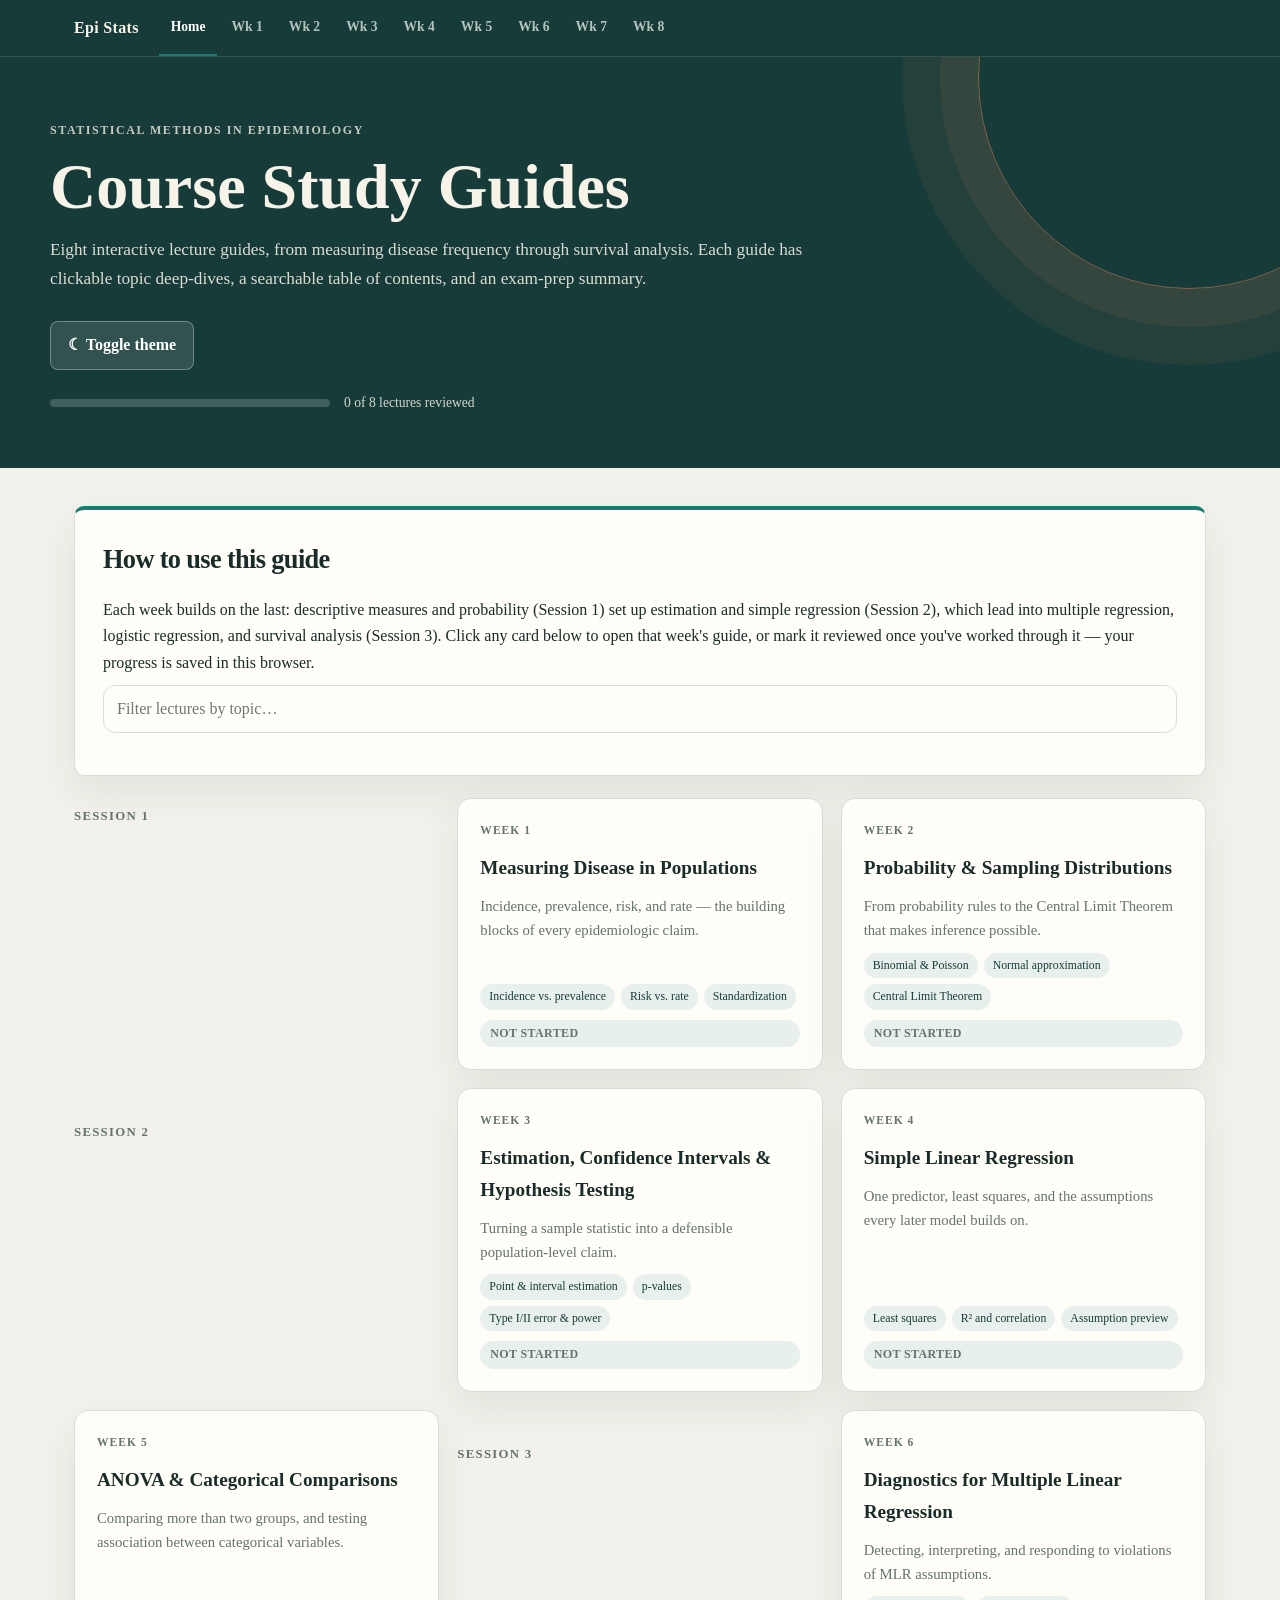
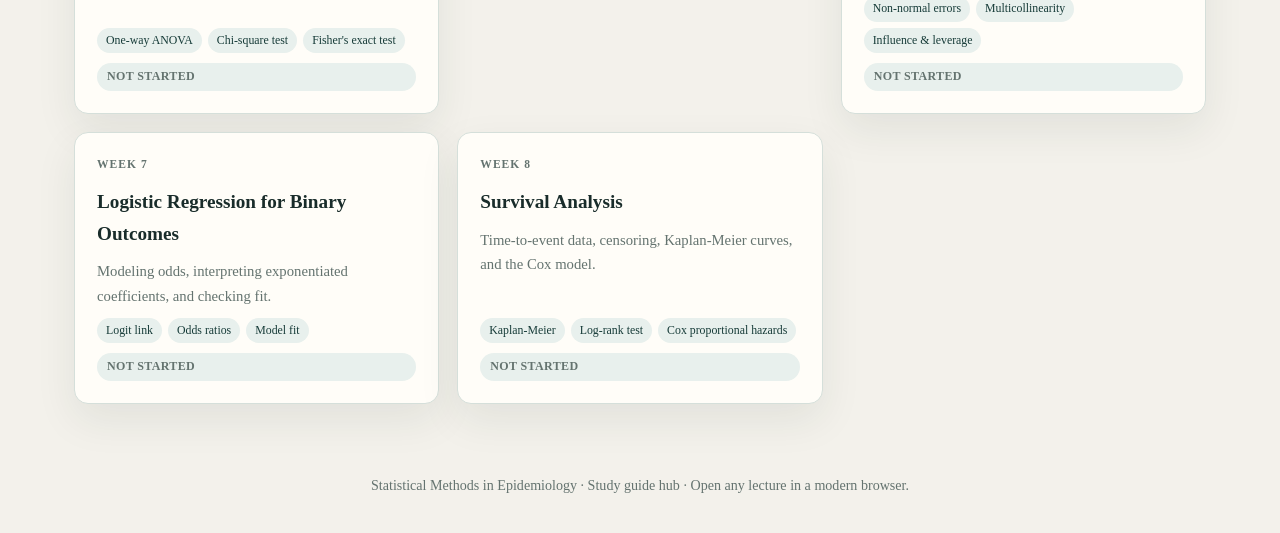
==== index.html @ 43a6e0b9 "Build multi-page study guide site with course hub and progress tracking Restructure the single-page " ====
<!doctype html>
<html lang="en">
<head>
  <meta charset="utf-8">
  <meta name="viewport" content="width=device-width, initial-scale=1">
  <meta name="description" content="Interactive study guide hub for Statistical Methods in Epidemiology — eight weeks of lecture guides with worked examples and exam prep.">
  <title>Statistical Methods in Epidemiology | Study Guides</title>
  <script>document.documentElement.dataset.theme = localStorage.getItem('epi-site-theme') || 'light';</script>
  <link rel="stylesheet" href="style.css">
  <style>
    .home-intro { max-width:760px; }
  </style>
</head>
<body>
  <div id="siteNav" class="site-nav"></div>

  <header class="hero">
    <div class="hero-inner">
      <div class="eyebrow">Statistical Methods in Epidemiology</div>
      <h1>Course Study Guides</h1>
      <div class="subtitle home-intro">Eight interactive lecture guides, from measuring disease frequency through survival analysis. Each guide has clickable topic deep-dives, a searchable table of contents, and an exam-prep summary.</div>
      <div class="toolbar">
        <button class="button" id="themeToggle">☾ Toggle theme</button>
      </div>
      <div class="progress-summary">
        <div class="progress-bar"><div class="progress-bar-fill" id="progressBarFill"></div></div>
        <span class="progress-summary-text" id="progressSummaryText">0 of 8 lectures reviewed</span>
      </div>
    </div>
  </header>

  <div class="layout" style="grid-template-columns:1fr;">
    <main id="content">
      <section class="intro">
        <h2>How to use this guide</h2>
        <p>Each week builds on the last: descriptive measures and probability (Session 1) set up estimation and simple regression (Session 2), which lead into multiple regression, logistic regression, and survival analysis (Session 3). Click any card below to open that week's guide, or mark it reviewed once you've worked through it — your progress is saved in this browser.</p>
        <input class="search" id="search" type="search" placeholder="Filter lectures by topic…" aria-label="Filter lectures">
      </section>
      <div class="course-grid" id="courseGrid"></div>
    </main>
  </div>

  <footer>Statistical Methods in Epidemiology · Study guide hub · Open any lecture in a modern browser.</footer>

  <script src="script.js"></script>
  <script>
    SITE.initTheme();
    SITE.initNav(null);
    SITE.renderCourseGrid('courseGrid');
    SITE.initProgressSummary();
    SITE.initSearch('search', '.course-card');
  </script>
</body>
</html>
---- style.css ----
:root { --bg:#f3f1eb; --surface:#fffdf8; --surface-2:#e8f0ed; --text:#192c2a; --muted:#64736f; --line:#d5dfda; --accent:#c45132; --accent-2:#147d70; --ink:#163b38; --shadow:0 16px 42px rgba(25,48,44,.08); }
[data-theme="dark"] { --bg:#152321; --surface:#1d302d; --surface-2:#29413d; --text:#eef5ef; --muted:#b3c5bf; --line:#3d5953; --accent:#f08a61; --accent-2:#55c4ae; --ink:#eaf8f1; --shadow:0 16px 42px rgba(0,0,0,.25); }
* { box-sizing:border-box; }
html { scroll-behavior:smooth; }
body { margin:0; background:var(--bg); color:var(--text); font:16px/1.65 Georgia, "Times New Roman", serif; }
a { color:var(--accent); text-decoration:none; }
a:hover { text-decoration:underline; }

/* Site nav */
.site-nav { position:sticky; top:0; z-index:20; background:var(--ink); border-bottom:1px solid rgba(255,255,255,.12); }
.site-nav-inner { max-width:1180px; margin:auto; display:flex; align-items:center; gap:8px; padding:0 24px; }
.site-nav-brand { color:#f7f3e9; font-weight:800; letter-spacing:.02em; padding:14px 12px 14px 0; flex:none; white-space:nowrap; }
.site-nav-links { display:flex; gap:2px; overflow-x:auto; scrollbar-width:none; }
.site-nav-links::-webkit-scrollbar { display:none; }
.site-nav-links a { flex:none; color:#d9e6df; opacity:.8; padding:16px 12px; font-size:.85rem; font-weight:700; border-bottom:2px solid transparent; }
.site-nav-links a:hover { opacity:1; text-decoration:none; }
.site-nav-links a.active { opacity:1; color:#fff; border-bottom-color:var(--accent-2); }
.site-nav-toggle { margin-left:auto; flex:none; }

.hero { background:var(--ink); color:#f7f3e9; padding:64px 24px 54px; position:relative; overflow:hidden; }
.hero:after { content:""; position:absolute; width:420px; height:420px; border:1px solid rgba(240,138,97,.5); border-radius:50%; right:-120px; top:-190px; box-shadow:0 0 0 38px rgba(240,138,97,.08),0 0 0 76px rgba(240,138,97,.06); }
.hero-inner, .layout { max-width:1180px; margin:auto; }
.eyebrow { text-transform:uppercase; letter-spacing:.13em; font-size:.75rem; font-weight:800; opacity:.78; }
h1 { font:700 clamp(2.2rem,5vw,4.5rem)/1.05 Georgia, "Times New Roman", serif; max-width:800px; margin:12px 0 16px; }
.subtitle { max-width:720px; font-size:1.08rem; opacity:.88; }
.toolbar { display:flex; gap:12px; flex-wrap:wrap; margin-top:28px; align-items:center; }
button, input { font:inherit; }
button { border:0; cursor:pointer; }
.button { border-radius:8px; padding:10px 17px; background:rgba(255,255,255,.12); color:#fff; border:1px solid rgba(255,255,255,.3); font-weight:700; }
.button:hover { background:rgba(255,255,255,.25); }
.button.is-active { background:var(--accent-2); border-color:var(--accent-2); }
.layout { display:grid; grid-template-columns:240px minmax(0,1fr); gap:32px; padding:38px 24px 70px; }
.sidebar { position:sticky; top:64px; align-self:start; }
.side-title { color:var(--muted); font-size:.75rem; font-weight:800; letter-spacing:.1em; text-transform:uppercase; margin:0 0 10px; }
.toc { display:grid; gap:5px; }
.toc a { padding:8px 12px; border-left:2px solid var(--line); color:var(--muted); font-size:.93rem; }
.toc a:hover { color:var(--accent); border-color:var(--accent); text-decoration:none; }
main { min-width:0; }
.intro, .topic, .accuracy, .exam { background:var(--surface); border:1px solid var(--line); border-radius:10px; padding:28px; margin-bottom:22px; box-shadow:var(--shadow); }
.intro { border-top:4px solid var(--accent-2); }
h2 { font-size:1.65rem; margin:0 0 15px; letter-spacing:-.025em; }
h3 { font-size:1.15rem; margin:24px 0 9px; color:var(--accent); }
p { margin:9px 0; }
ul, ol { padding-left:22px; }
li + li { margin-top:6px; }
.topic { scroll-margin-top:64px; }
.topic { cursor:pointer; transition:transform .2s ease, border-color .2s ease, box-shadow .2s ease; }
.topic:hover, .topic:focus-visible { transform:translateY(-2px); border-color:var(--accent-2); box-shadow:0 20px 44px rgba(25,48,44,.13); outline:none; }
.topic-head { display:flex; align-items:flex-start; gap:14px; }
.number { flex:none; display:grid; place-items:center; width:38px; height:38px; border-radius:12px; background:var(--surface-2); color:var(--accent); font-weight:900; }
.topic h2 { margin:2px 0 0; }
.tag { display:inline-block; border-radius:999px; padding:3px 10px; background:color-mix(in srgb, var(--accent-2) 14%, transparent); color:var(--accent-2); font-weight:800; font-size:.78rem; }
.callout { margin:18px 0; padding:15px 17px; background:var(--surface-2); border-left:4px solid var(--accent); border-radius:10px; }
details { margin:20px 0 4px; border-top:1px solid var(--line); }
summary { cursor:pointer; color:var(--accent-2); font-weight:800; padding:14px 0 4px; }
details p { color:var(--muted); font-size:.95rem; }
.formula { padding:15px; margin:15px 0; text-align:center; background:#171b2b; color:#f7f8ff; border-radius:12px; overflow:auto; }
[data-theme="dark"] .formula { background:#0c0f19; }
.grid { display:grid; grid-template-columns:repeat(auto-fit,minmax(180px,1fr)); gap:12px; margin:18px 0; }
.mini { padding:16px; border:1px solid var(--line); border-radius:8px; background:var(--bg); }
.mini strong { display:block; color:var(--accent); margin-bottom:5px; }
.table-wrap { overflow:auto; }
table { border-collapse:collapse; width:100%; min-width:650px; font-size:.92rem; }
th, td { border-bottom:1px solid var(--line); padding:12px 10px; text-align:left; vertical-align:top; }
th { color:var(--accent); background:var(--surface-2); }
.checklist { list-style:none; padding:0; }
.checklist li { padding:12px 14px; border:1px solid var(--line); border-radius:12px; margin:9px 0; }
.checklist li:before { content:"✓"; color:var(--accent-2); font-weight:900; margin-right:10px; }
.search { width:100%; border:1px solid var(--line); border-radius:12px; padding:10px 13px; margin-bottom:14px; background:var(--surface); color:var(--text); }
.hidden { display:none; }
body.modal-open { overflow:hidden; }
.modal-backdrop { position:fixed; inset:0; z-index:10; display:grid; place-items:center; padding:22px; background:rgba(16,35,32,.68); opacity:0; pointer-events:none; transition:opacity .2s ease; }
.modal-backdrop.open { opacity:1; pointer-events:auto; }
.modal { width:min(680px,100%); max-height:min(760px,90vh); overflow:auto; background:var(--surface); color:var(--text); border:1px solid var(--line); border-radius:12px; box-shadow:0 24px 80px rgba(0,0,0,.3); padding:30px; transform:translateY(12px); transition:transform .2s ease; }
.modal-backdrop.open .modal { transform:translateY(0); }
.modal-top { display:flex; align-items:flex-start; justify-content:space-between; gap:18px; }
.modal h2 { color:var(--ink); margin:0; }
[data-theme="dark"] .modal h2 { color:var(--text); }
.modal-close { flex:none; width:36px; height:36px; border:1px solid var(--line); border-radius:50%; background:transparent; color:var(--text); font-size:1.35rem; line-height:1; }
.modal-close:hover { background:var(--surface-2); }
.modal-kicker { color:var(--accent); text-transform:uppercase; letter-spacing:.11em; font:800 .72rem/1.2 Georgia,serif; margin:0 0 8px; }
.modal h3 { margin-top:22px; }
.modal h4 { margin:18px 0 5px; color:var(--accent-2); font-size:1rem; }
.modal .definition { padding:13px 15px; margin:15px 0; border:1px solid var(--line); border-left:4px solid var(--accent-2); background:var(--bg); border-radius:8px; }
.modal .caution { padding:13px 15px; margin:15px 0; border-left:4px solid var(--accent); background:color-mix(in srgb, var(--accent) 10%, transparent); border-radius:8px; }
footer { text-align:center; color:var(--muted); padding:0 24px 36px; font-size:.88rem; }

/* Progress */
.progress-toggle.is-done { background:var(--accent-2); border-color:var(--accent-2); }
.progress-pill { display:inline-flex; align-items:center; gap:6px; font-size:.75rem; font-weight:800; letter-spacing:.03em; text-transform:uppercase; padding:4px 10px; border-radius:999px; background:var(--surface-2); color:var(--muted); }
.progress-pill.is-done { background:color-mix(in srgb, var(--accent-2) 18%, transparent); color:var(--accent-2); }
.progress-summary { display:flex; align-items:center; gap:14px; margin-top:22px; color:#f7f3e9; }
.progress-bar { flex:1; max-width:280px; height:8px; border-radius:999px; background:rgba(255,255,255,.18); overflow:hidden; }
.progress-bar-fill { height:100%; background:var(--accent-2); border-radius:999px; transition:width .3s ease; }
.progress-summary-text { font-size:.85rem; opacity:.85; white-space:nowrap; }

/* End-of-lecture: course progress strip + prev/next */
.next-steps { margin-top:8px; }
.course-progress-mini { background:var(--surface); border:1px solid var(--line); border-radius:10px; padding:20px 24px; margin-bottom:16px; box-shadow:var(--shadow); }
.course-progress-mini-head { display:flex; align-items:center; justify-content:space-between; gap:12px; flex-wrap:wrap; margin-bottom:10px; }
.course-progress-mini .progress-bar { max-width:none; background:var(--surface-2); }
.course-progress-mini .progress-summary-text { color:var(--muted); }
.week-dots { display:flex; flex-wrap:wrap; gap:7px; margin-top:14px; }
.week-dot { display:grid; place-items:center; width:30px; height:30px; border-radius:50%; background:var(--surface-2); color:var(--muted); font-size:.78rem; font-weight:800; border:1px solid var(--line); }
.week-dot:hover { border-color:var(--accent-2); color:var(--accent-2); text-decoration:none; }
.week-dot.is-done { background:color-mix(in srgb, var(--accent-2) 18%, transparent); color:var(--accent-2); border-color:var(--accent-2); }
.week-dot.is-current { outline:2px solid var(--accent); outline-offset:2px; }
.up-next-links { display:grid; grid-template-columns:1fr 1fr; gap:14px; }
.nav-card { display:flex; flex-direction:column; gap:6px; padding:18px 20px; border:1px solid var(--line); border-radius:12px; background:var(--surface); box-shadow:var(--shadow); color:var(--text); transition:transform .2s ease, border-color .2s ease; }
.nav-card:hover { transform:translateY(-2px); border-color:var(--accent-2); text-decoration:none; }
.nav-card-label { font-size:.75rem; font-weight:800; letter-spacing:.06em; text-transform:uppercase; color:var(--muted); }
.nav-card strong { font-size:1.05rem; color:var(--text); }
.nav-next { text-align:right; align-items:flex-end; }
@media (max-width:600px) { .up-next-links { grid-template-columns:1fr; } .nav-next { text-align:left; align-items:flex-start; } }

/* Course home page */
.course-grid { display:grid; grid-template-columns:repeat(auto-fill,minmax(300px,1fr)); gap:18px; margin-top:8px; }
.course-card { display:flex; flex-direction:column; gap:10px; background:var(--surface); border:1px solid var(--line); border-radius:14px; padding:22px; box-shadow:var(--shadow); transition:transform .2s ease, border-color .2s ease; }
.course-card:hover { transform:translateY(-3px); border-color:var(--accent-2); text-decoration:none; }
.course-card .session-tag { color:var(--muted); font-size:.72rem; font-weight:800; letter-spacing:.09em; text-transform:uppercase; }
.course-card h3 { margin:2px 0 0; color:var(--text); font-size:1.2rem; }
.course-card p { color:var(--muted); font-size:.92rem; margin:0; flex:1; }
.course-card .topic-tags { display:flex; flex-wrap:wrap; gap:6px; }
.course-card .topic-tags span { font-size:.74rem; padding:3px 9px; border-radius:999px; background:var(--surface-2); color:var(--ink); }
[data-theme="dark"] .course-card .topic-tags span { color:var(--text); }
.session-heading { margin:34px 0 4px; color:var(--muted); font-size:.8rem; font-weight:800; letter-spacing:.1em; text-transform:uppercase; }
.session-heading:first-of-type { margin-top:8px; }

@media (max-width:800px) {
  .layout { display:block; padding-top:22px; }
  .sidebar { position:static; margin-bottom:24px; }
  .toc { display:flex; overflow:auto; gap:6px; padding-bottom:5px; }
  .toc a { white-space:nowrap; border-left:0; border-bottom:2px solid var(--line); }
  .intro,.topic,.accuracy,.exam { padding:21px; border-radius:17px; }
  .modal { padding:23px; }
  .progress-bar { max-width:140px; }
}
@media print {
  .hero, .site-nav { padding:25px; }
  .site-nav { display:none; }
  .toolbar,.sidebar,.search { display:none; }
  .layout { display:block; padding:20px; }
  .intro,.topic,.accuracy,.exam { box-shadow:none; break-inside:avoid; }
}
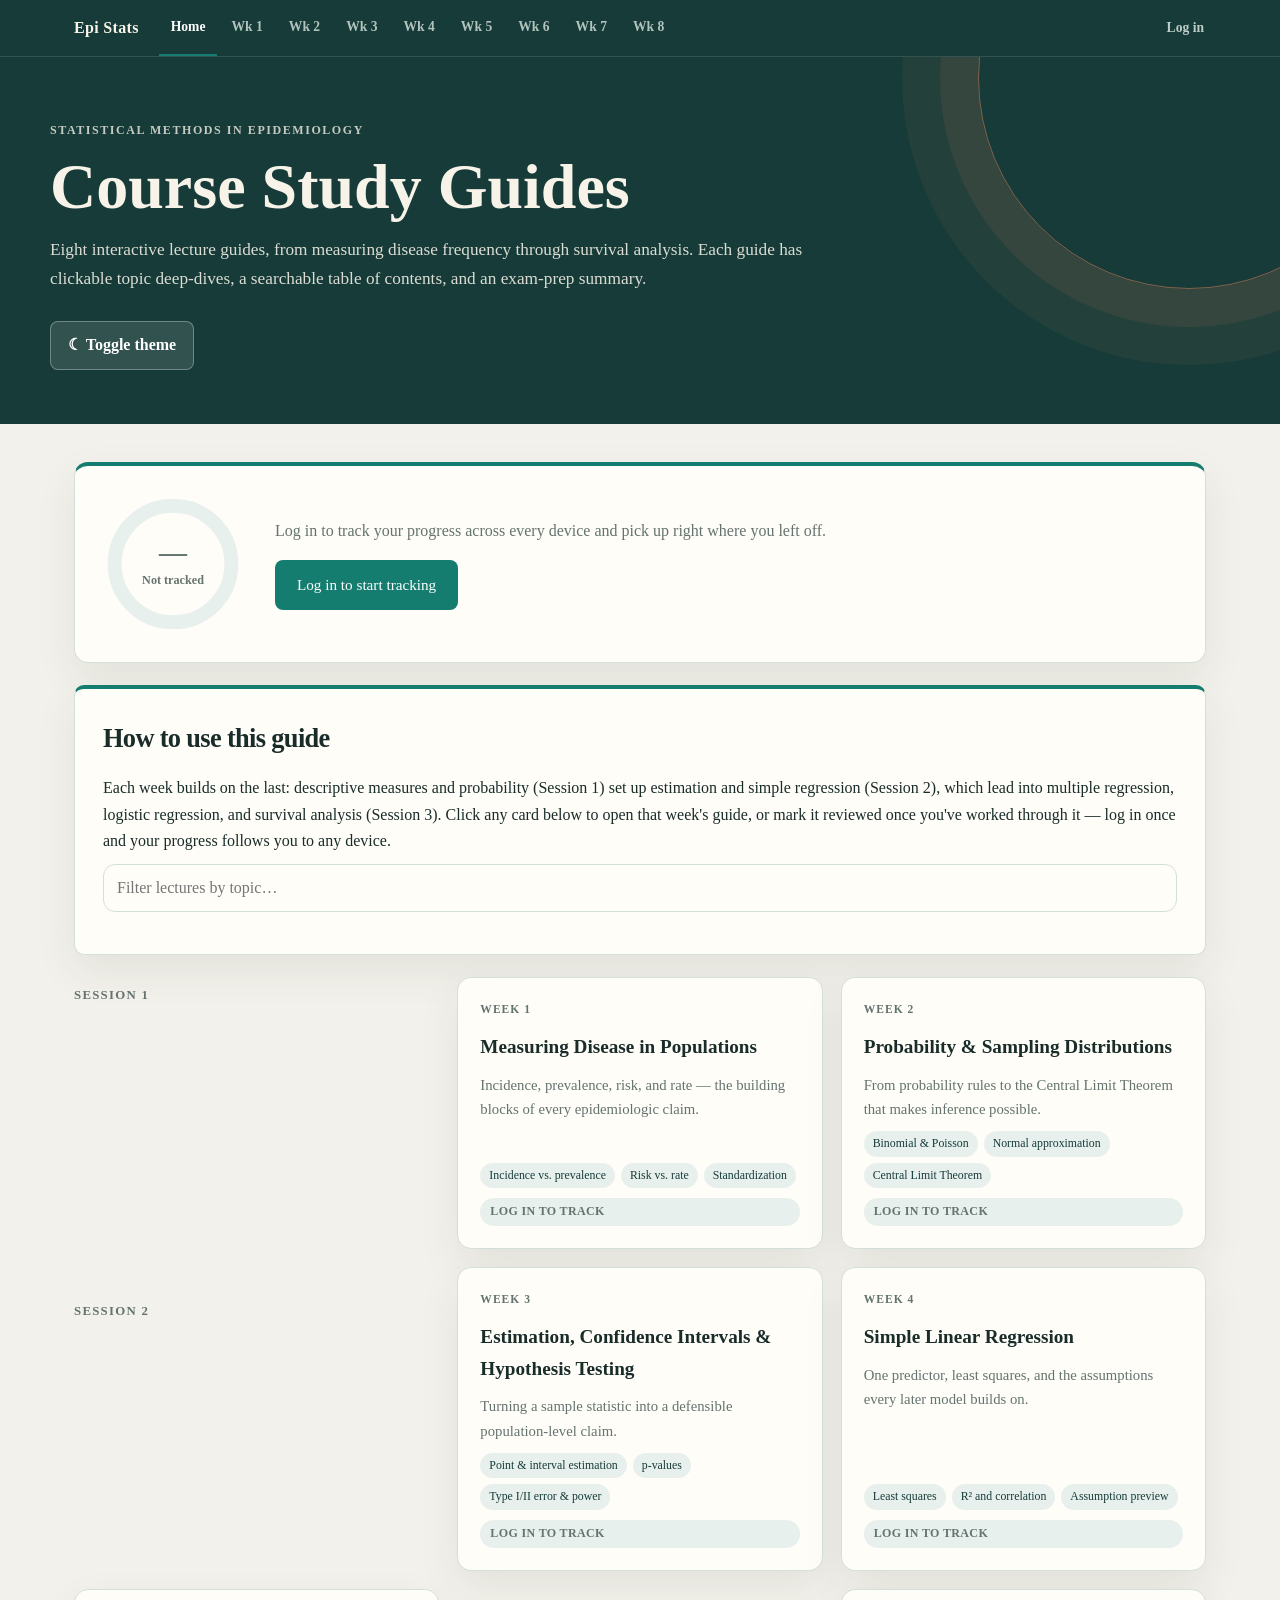
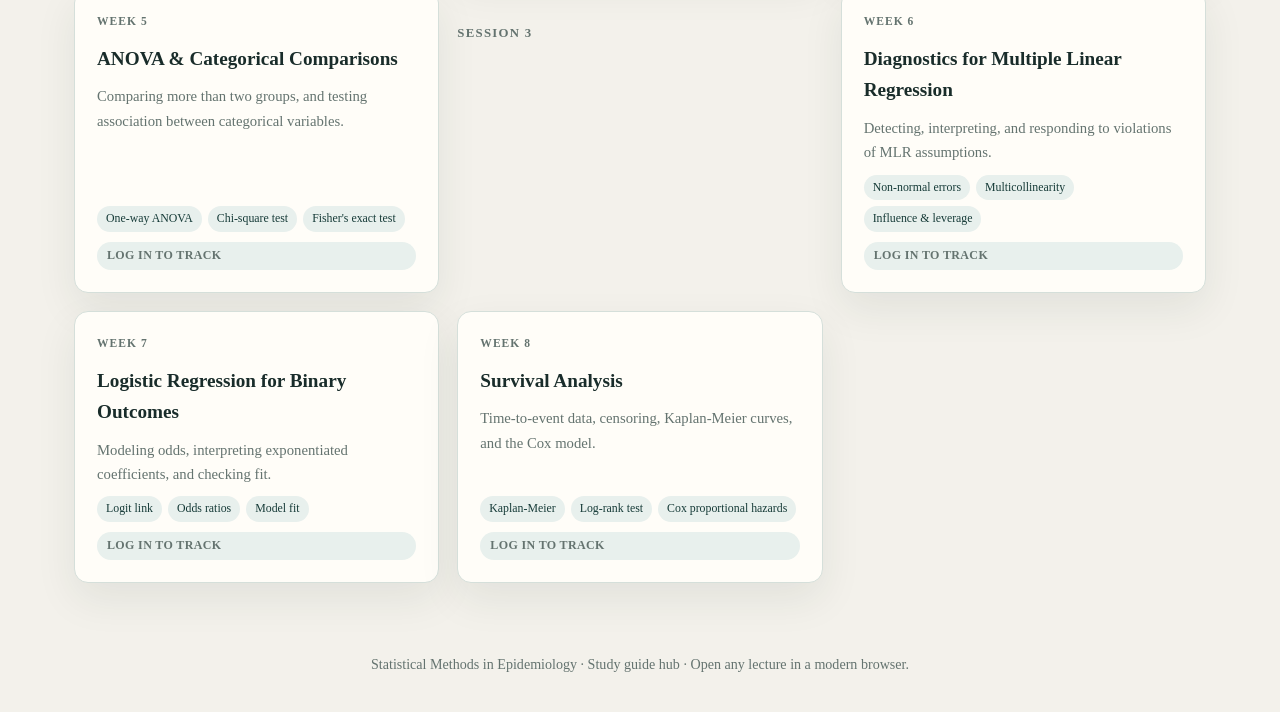
==== commit 81c47b05: "Add real progress dashboard, fix a stuck-button bug, and add toasts - Replace the thin hero progress" ====
--- a/index.html
+++ b/index.html
@@ -22,18 +22,15 @@
       <div class="toolbar">
         <button class="button" id="themeToggle">☾ Toggle theme</button>
       </div>
-      <div class="progress-summary">
-        <div class="progress-bar"><div class="progress-bar-fill" id="progressBarFill"></div></div>
-        <span class="progress-summary-text" id="progressSummaryText">0 of 8 lectures reviewed</span>
-      </div>
     </div>
   </header>
 
   <div class="layout" style="grid-template-columns:1fr;">
     <main id="content">
+      <div class="progress-dashboard" id="progressDashboard"></div>
       <section class="intro">
         <h2>How to use this guide</h2>
-        <p>Each week builds on the last: descriptive measures and probability (Session 1) set up estimation and simple regression (Session 2), which lead into multiple regression, logistic regression, and survival analysis (Session 3). Click any card below to open that week's guide, or mark it reviewed once you've worked through it — your progress is saved in this browser.</p>
+        <p>Each week builds on the last: descriptive measures and probability (Session 1) set up estimation and simple regression (Session 2), which lead into multiple regression, logistic regression, and survival analysis (Session 3). Click any card below to open that week's guide, or mark it reviewed once you've worked through it — log in once and your progress follows you to any device.</p>
         <input class="search" id="search" type="search" placeholder="Filter lectures by topic…" aria-label="Filter lectures">
       </section>
       <div class="course-grid" id="courseGrid"></div>
@@ -46,8 +43,8 @@
   <script>
     SITE.initTheme();
     SITE.initNav(null);
+    SITE.renderProgressDashboard('progressDashboard');
     SITE.renderCourseGrid('courseGrid');
-    SITE.initProgressSummary();
     SITE.initSearch('search', '.course-card');
   </script>
 </body>
--- a/style.css
+++ b/style.css
@@ -16,6 +16,11 @@
 .site-nav-links a:hover { opacity:1; text-decoration:none; }
 .site-nav-links a.active { opacity:1; color:#fff; border-bottom-color:var(--accent-2); }
 .site-nav-toggle { margin-left:auto; flex:none; }
+.site-nav-auth { margin-left:auto; flex:none; display:flex; align-items:center; gap:10px; padding-left:10px; }
+.site-nav-auth button { background:none; border:0; color:#d9e6df; opacity:.85; font:inherit; font-weight:700; font-size:.85rem; cursor:pointer; padding:6px 2px; }
+.site-nav-auth button:hover { opacity:1; text-decoration:underline; }
+.nav-auth-email { color:#d9e6df; opacity:.85; font-size:.82rem; font-weight:700; max-width:140px; overflow:hidden; text-overflow:ellipsis; white-space:nowrap; }
+.inline-login-link { background:none; border:0; padding:0; color:var(--accent-2); font:inherit; font-weight:800; cursor:pointer; text-decoration:underline; }
 
 .hero { background:var(--ink); color:#f7f3e9; padding:64px 24px 54px; position:relative; overflow:hidden; }
 .hero:after { content:""; position:absolute; width:420px; height:420px; border:1px solid rgba(240,138,97,.5); border-radius:50%; right:-120px; top:-190px; box-shadow:0 0 0 38px rgba(240,138,97,.08),0 0 0 76px rgba(240,138,97,.06); }
@@ -83,16 +88,29 @@
 .modal h4 { margin:18px 0 5px; color:var(--accent-2); font-size:1rem; }
 .modal .definition { padding:13px 15px; margin:15px 0; border:1px solid var(--line); border-left:4px solid var(--accent-2); background:var(--bg); border-radius:8px; }
 .modal .caution { padding:13px 15px; margin:15px 0; border-left:4px solid var(--accent); background:color-mix(in srgb, var(--accent) 10%, transparent); border-radius:8px; }
+.field { display:block; margin:16px 0; font-size:.85rem; font-weight:700; color:var(--muted); }
+.field input { display:block; width:100%; margin-top:6px; padding:11px 13px; border:1px solid var(--line); border-radius:8px; background:var(--bg); color:var(--text); font:16px/1.4 inherit; }
+.field input:focus { outline:2px solid var(--accent-2); outline-offset:1px; }
+.form-error { color:var(--accent); font-size:.85rem; margin:4px 0 14px; }
+.form-switch { text-align:center; font-size:.85rem; color:var(--muted); margin-top:18px; }
+.form-switch button { background:none; border:0; color:var(--accent-2); font-weight:800; cursor:pointer; font:inherit; padding:0; }
+#authForm .button { width:100%; margin-top:6px; background:var(--accent-2); color:#fff; border:1px solid var(--accent-2); border-radius:8px; padding:11px 16px; font-weight:800; }
+#authForm .button:hover { opacity:.9; background:var(--accent-2); }
+#authForm .button:disabled { opacity:.6; cursor:default; }
 footer { text-align:center; color:var(--muted); padding:0 24px 36px; font-size:.88rem; }
 
 /* Progress */
-.progress-toggle.is-done { background:var(--accent-2); border-color:var(--accent-2); }
 .progress-pill { display:inline-flex; align-items:center; gap:6px; font-size:.75rem; font-weight:800; letter-spacing:.03em; text-transform:uppercase; padding:4px 10px; border-radius:999px; background:var(--surface-2); color:var(--muted); }
 .progress-pill.is-done { background:color-mix(in srgb, var(--accent-2) 18%, transparent); color:var(--accent-2); }
-.progress-summary { display:flex; align-items:center; gap:14px; margin-top:22px; color:#f7f3e9; }
 .progress-bar { flex:1; max-width:280px; height:8px; border-radius:999px; background:rgba(255,255,255,.18); overflow:hidden; }
 .progress-bar-fill { height:100%; background:var(--accent-2); border-radius:999px; transition:width .3s ease; }
 .progress-summary-text { font-size:.85rem; opacity:.85; white-space:nowrap; }
+
+/* Toast notifications */
+.toast-container { position:fixed; left:50%; bottom:24px; transform:translateX(-50%); z-index:50; display:flex; flex-direction:column; gap:8px; align-items:center; padding-bottom:env(safe-area-inset-bottom, 0px); pointer-events:none; }
+.toast { pointer-events:auto; background:var(--ink); color:#f7f3e9; padding:12px 20px; border-radius:10px; box-shadow:0 12px 32px rgba(0,0,0,.28); font-size:.88rem; font-weight:700; opacity:0; transform:translateY(10px); transition:opacity .25s ease, transform .25s ease; max-width:min(90vw, 420px); text-align:center; }
+.toast.show { opacity:1; transform:translateY(0); }
+.toast-error { background:var(--accent); }
 
 /* End-of-lecture: course progress strip + prev/next */
 .next-steps { margin-top:8px; }
@@ -125,6 +143,37 @@
 [data-theme="dark"] .course-card .topic-tags span { color:var(--text); }
 .session-heading { margin:34px 0 4px; color:var(--muted); font-size:.8rem; font-weight:800; letter-spacing:.1em; text-transform:uppercase; }
 .session-heading:first-of-type { margin-top:8px; }
+.session-heading-count { text-transform:none; letter-spacing:normal; font-weight:600; }
+
+/* Progress dashboard (circular meter) */
+.progress-dashboard { background:var(--surface); border:1px solid var(--line); border-top:4px solid var(--accent-2); border-radius:14px; padding:28px; margin-bottom:22px; box-shadow:var(--shadow); }
+.dashboard-inner, .dashboard-loggedout { display:flex; align-items:center; gap:32px; flex-wrap:wrap; }
+.dashboard-stats { flex:1; min-width:220px; }
+.dashboard-sessions { display:grid; gap:12px; margin-bottom:20px; }
+.session-stat { display:grid; grid-template-columns:82px 1fr auto; align-items:center; gap:12px; font-size:.85rem; }
+.session-stat span:first-child { font-weight:800; color:var(--muted); }
+.session-stat .progress-bar { max-width:none; height:8px; background:var(--surface-2); }
+.session-stat-count { font-weight:800; color:var(--text); font-size:.8rem; white-space:nowrap; }
+.dashboard-cta { display:inline-block; background:var(--accent-2); color:#fff; font-weight:800; padding:12px 22px; border-radius:8px; text-align:center; border:0; cursor:pointer; font:inherit; font-size:.95rem; }
+.dashboard-cta:hover { opacity:.9; text-decoration:none; }
+.dashboard-loggedout-body { flex:1; min-width:220px; }
+.dashboard-loggedout-text { color:var(--muted); margin:0 0 16px; }
+.dashboard-loading-text { color:var(--muted); font-size:.9rem; }
+
+.gauge { position:relative; width:140px; height:140px; flex:none; }
+.gauge svg { width:100%; height:100%; transform:rotate(-90deg); }
+.gauge-track { fill:none; stroke:var(--surface-2); stroke-width:12; }
+.gauge-fill { fill:none; stroke:var(--accent-2); stroke-width:12; stroke-linecap:round; transition:stroke-dashoffset .6s ease; }
+.gauge-center { position:absolute; inset:0; display:flex; flex-direction:column; align-items:center; justify-content:center; text-align:center; }
+.gauge-pct { font-size:1.75rem; font-weight:800; color:var(--text); line-height:1; }
+.gauge-label { font-size:.76rem; color:var(--muted); margin-top:4px; font-weight:700; }
+.gauge.is-empty .gauge-pct, .gauge.is-loading .gauge-pct { color:var(--muted); }
+
+/* Loading skeletons */
+@keyframes skeleton-pulse { 0%, 100% { opacity:.45; } 50% { opacity:1; } }
+.skeleton-card { border:1px solid var(--line); border-radius:14px; padding:22px; background:var(--surface); animation:skeleton-pulse 1.4s ease-in-out infinite; }
+.skeleton-line { height:11px; border-radius:6px; background:var(--surface-2); margin:10px 0; }
+.skeleton-line.short { width:38%; }
 
 @media (max-width:800px) {
   .layout { display:block; padding-top:22px; }
@@ -134,6 +183,12 @@
   .intro,.topic,.accuracy,.exam { padding:21px; border-radius:17px; }
   .modal { padding:23px; }
   .progress-bar { max-width:140px; }
+  .nav-auth-email { max-width:80px; }
+  .site-nav-brand { padding-right:8px; }
+  .gauge { width:110px; height:110px; }
+  .gauge-pct { font-size:1.4rem; }
+  .progress-dashboard { padding:20px; }
+  .dashboard-inner, .dashboard-loggedout { gap:20px; }
 }
 @media print {
   .hero, .site-nav { padding:25px; }
